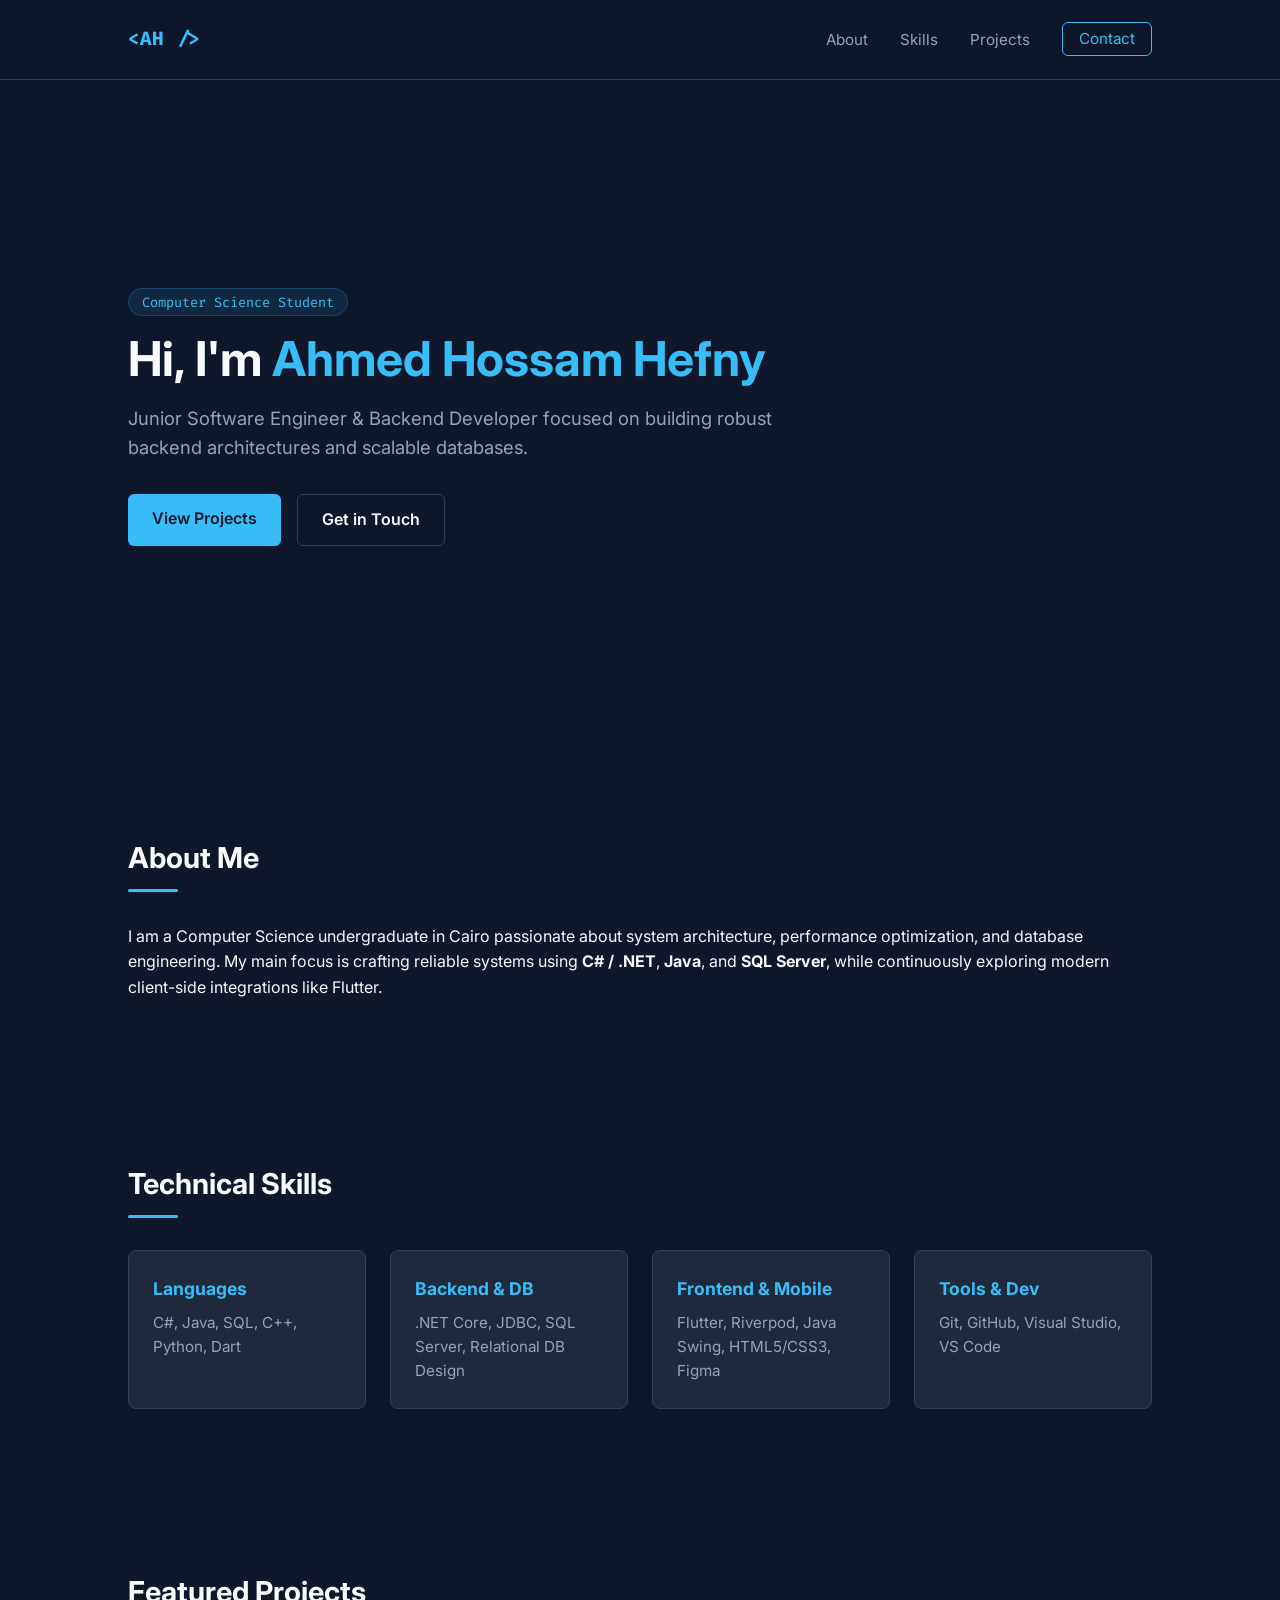
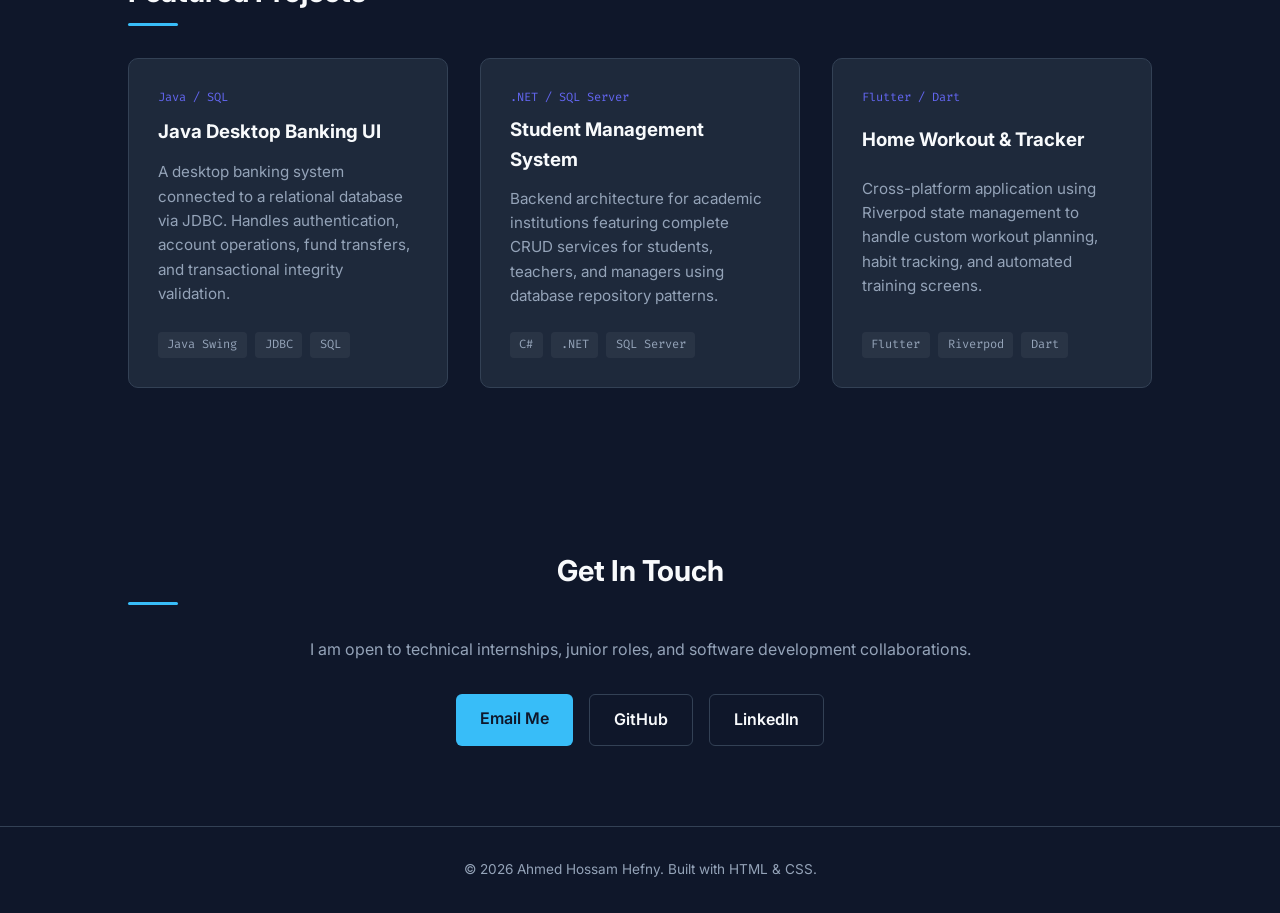
==== index.html @ 71861799 "Rename Portfolio index.HTML to index.html" ====
<!DOCTYPE html>
<html lang="en">
<head>
  <meta charset="UTF-8" />
  <meta name="viewport" content="width=device-width, initial-scale=1.0" />
  <title>Ahmed Hossam Hefny | Portfolio</title>
  <link rel="stylesheet" href="style.css" />
  <link rel="preconnect" href="https://fonts.googleapis.com">
  <link rel="preconnect" href="https://fonts.gstatic.com" crossorigin>
  <link href="https://fonts.googleapis.com/css2?family=Inter:wght@300;400;600;700&family=Fira+Code:wght@400;500&display=swap" rel="stylesheet">
</head>
<body>

  <!-- Navigation -->
  <nav class="navbar">
    <div class="logo">&lt;AH /&gt;</div>
    <ul class="nav-links">
      <li><a href="#about">About</a></li>
      <li><a href="#skills">Skills</a></li>
      <li><a href="#projects">Projects</a></li>
      <li><a href="#contact" class="btn-nav">Contact</a></li>
    </ul>
  </nav>

  <!-- Hero Section -->
  <header class="hero">
    <div class="hero-content">
      <span class="badge">Computer Science Student</span>
      <h1>Hi, I'm <span class="highlight">Ahmed Hossam Hefny</span></h1>
      <p class="subtitle">Junior Software Engineer & Backend Developer focused on building robust backend architectures and scalable databases.</p>
      <div class="hero-btns">
        <a href="#projects" class="btn btn-primary">View Projects</a>
        <a href="#contact" class="btn btn-secondary">Get in Touch</a>
      </div>
    </div>
  </header>

  <main>
    <!-- About Section -->
    <section id="about" class="section">
      <h2 class="section-title">About Me</h2>
      <p>
        I am a Computer Science undergraduate in Cairo passionate about system architecture, performance optimization, and database engineering. My main focus is crafting reliable systems using <strong>C# / .NET</strong>, <strong>Java</strong>, and <strong>SQL Server</strong>, while continuously exploring modern client-side integrations like Flutter.
      </p>
    </section>

    <!-- Skills Section -->
    <section id="skills" class="section">
      <h2 class="section-title">Technical Skills</h2>
      <div class="skills-grid">
        <div class="skill-card">
          <h3>Languages</h3>
          <p>C#, Java, SQL, C++, Python, Dart</p>
        </div>
        <div class="skill-card">
          <h3>Backend & DB</h3>
          <p>.NET Core, JDBC, SQL Server, Relational DB Design</p>
        </div>
        <div class="skill-card">
          <h3>Frontend & Mobile</h3>
          <p>Flutter, Riverpod, Java Swing, HTML5/CSS3, Figma</p>
        </div>
        <div class="skill-card">
          <h3>Tools & Dev</h3>
          <p>Git, GitHub, Visual Studio, VS Code</p>
        </div>
      </div>
    </section>

    <!-- Projects Section -->
    <section id="projects" class="section">
      <h2 class="section-title">Featured Projects</h2>
      <div class="projects-grid">

        <div class="project-card">
          <div class="project-tag">Java / SQL</div>
          <h3>Java Desktop Banking UI</h3>
          <p>A desktop banking system connected to a relational database via JDBC. Handles authentication, account operations, fund transfers, and transactional integrity validation.</p>
          <div class="tech-stack">
            <span>Java Swing</span>
            <span>JDBC</span>
            <span>SQL</span>
          </div>
        </div>

        <div class="project-card">
          <div class="project-tag">.NET / SQL Server</div>
          <h3>Student Management System</h3>
          <p>Backend architecture for academic institutions featuring complete CRUD services for students, teachers, and managers using database repository patterns.</p>
          <div class="tech-stack">
            <span>C#</span>
            <span>.NET</span>
            <span>SQL Server</span>
          </div>
        </div>

        <div class="project-card">
          <div class="project-tag">Flutter / Dart</div>
          <h3>Home Workout & Tracker</h3>
          <p>Cross-platform application using Riverpod state management to handle custom workout planning, habit tracking, and automated training screens.</p>
          <div class="tech-stack">
            <span>Flutter</span>
            <span>Riverpod</span>
            <span>Dart</span>
          </div>
        </div>

      </div>
    </section>

    <!-- Contact Section -->
    <section id="contact" class="section contact-section">
      <h2 class="section-title">Get In Touch</h2>
      <p>I am open to technical internships, junior roles, and software development collaborations.</p>
      <div class="contact-links">
        <a href="mailto:your.email@example.com" class="btn btn-primary">Email Me</a>
        <a href="https://github.com" target="_blank" class="btn btn-secondary">GitHub</a>
        <a href="https://linkedin.com" target="_blank" class="btn btn-secondary">LinkedIn</a>
      </div>
    </section>
  </main>

  <footer>
    <p>&copy; 2026 Ahmed Hossam Hefny. Built with HTML & CSS.</p>
  </footer>

</body>
</html>
---- style.css ----
/* Core Variables */
:root {
  --bg-color: #0f172a;
  --card-bg: #1e293b;
  --text-main: #f8fafc;
  --text-muted: #94a3b8;
  --primary: #38bdf8;
  --primary-hover: #0284c7;
  --accent: #6366f1;
  --border: #334155;
  --font-sans: 'Inter', sans-serif;
  --font-code: 'Fira Code', monospace;
}

/* Reset & Base Styles */
* {
  margin: 0;
  padding: 0;
  box-sizing: border-box;
}

html {
  scroll-behavior: smooth;
}

body {
  background-color: var(--bg-color);
  color: var(--text-main);
  font-family: var(--font-sans);
  line-height: 1.6;
}

/* Navigation */
.navbar {
  display: flex;
  justify-content: space-between;
  align-items: center;
  padding: 1.5rem 10%;
  background: rgba(15, 23, 42, 0.9);
  backdrop-filter: blur(10px);
  position: sticky;
  top: 0;
  z-index: 100;
  border-bottom: 1px solid var(--border);
}

.logo {
  font-family: var(--font-code);
  font-weight: 700;
  font-size: 1.2rem;
  color: var(--primary);
}

.nav-links {
  display: flex;
  list-style: none;
  gap: 2rem;
  align-items: center;
}

.nav-links a {
  color: var(--text-muted);
  text-decoration: none;
  font-size: 0.95rem;
  transition: color 0.2s;
}

.nav-links a:hover {
  color: var(--primary);
}

.btn-nav {
  border: 1px solid var(--primary);
  padding: 0.4rem 1rem;
  border-radius: 6px;
  color: var(--primary) !important;
}

.btn-nav:hover {
  background: rgba(56, 189, 248, 0.1);
}

/* Hero Section */
.hero {
  min-height: 75vh;
  display: flex;
  align-items: center;
  padding: 0 10%;
}

.hero-content {
  max-width: 700px;
}

.badge {
  font-family: var(--font-code);
  font-size: 0.85rem;
  color: var(--primary);
  background: rgba(56, 189, 248, 0.1);
  padding: 0.3rem 0.8rem;
  border-radius: 20px;
  border: 1px solid rgba(56, 189, 248, 0.2);
}

.hero h1 {
  font-size: 3rem;
  margin: 1rem 0;
  line-height: 1.2;
}

.highlight {
  color: var(--primary);
}

.subtitle {
  font-size: 1.15rem;
  color: var(--text-muted);
  margin-bottom: 2rem;
}

.hero-btns {
  display: flex;
  gap: 1rem;
}

/* Buttons */
.btn {
  display: inline-block;
  padding: 0.75rem 1.5rem;
  border-radius: 6px;
  text-decoration: none;
  font-weight: 600;
  transition: all 0.2s;
}

.btn-primary {
  background: var(--primary);
  color: #0f172a;
}

.btn-primary:hover {
  background: var(--primary-hover);
  color: #fff;
}

.btn-secondary {
  border: 1px solid var(--border);
  color: var(--text-main);
}

.btn-secondary:hover {
  background: var(--card-bg);
}

/* Layout Sections */
.section {
  padding: 5rem 10%;
}

.section-title {
  font-size: 1.8rem;
  margin-bottom: 2rem;
  position: relative;
}

.section-title::after {
  content: '';
  display: block;
  width: 50px;
  height: 3px;
  background: var(--primary);
  margin-top: 0.5rem;
  border-radius: 2px;
}

/* Skills */
.skills-grid {
  display: grid;
  grid-template-columns: repeat(auto-fit, minmax(220px, 1fr));
  gap: 1.5rem;
}

.skill-card {
  background: var(--card-bg);
  padding: 1.5rem;
  border-radius: 8px;
  border: 1px solid var(--border);
}

.skill-card h3 {
  font-size: 1.1rem;
  color: var(--primary);
  margin-bottom: 0.5rem;
}

.skill-card p {
  color: var(--text-muted);
  font-size: 0.95rem;
}

/* Projects */
.projects-grid {
  display: grid;
  grid-template-columns: repeat(auto-fit, minmax(300px, 1fr));
  gap: 2rem;
}

.project-card {
  background: var(--card-bg);
  padding: 1.8rem;
  border-radius: 10px;
  border: 1px solid var(--border);
  display: flex;
  flex-direction: column;
  justify-content: space-between;
  transition: transform 0.2s, border-color 0.2s;
}

.project-card:hover {
  transform: translateY(-5px);
  border-color: var(--primary);
}

.project-tag {
  font-family: var(--font-code);
  font-size: 0.75rem;
  color: var(--accent);
  margin-bottom: 0.5rem;
}

.project-card h3 {
  margin-bottom: 0.75rem;
}

.project-card p {
  color: var(--text-muted);
  font-size: 0.95rem;
  margin-bottom: 1.5rem;
}

.tech-stack {
  display: flex;
  gap: 0.5rem;
  flex-wrap: wrap;
}

.tech-stack span {
  font-family: var(--font-code);
  font-size: 0.75rem;
  background: rgba(255, 255, 255, 0.05);
  padding: 0.2rem 0.6rem;
  border-radius: 4px;
  color: var(--text-muted);
}

/* Contact & Footer */
.contact-section {
  text-align: center;
}

.contact-section p {
  color: var(--text-muted);
  margin-bottom: 2rem;
}

.contact-links {
  display: flex;
  justify-content: center;
  gap: 1rem;
}

footer {
  text-align: center;
  padding: 2rem;
  border-top: 1px solid var(--border);
  color: var(--text-muted);
  font-size: 0.85rem;
}

/* Responsive */
@media (max-width: 768px) {
  .navbar { padding: 1rem 5%; }
  .section { padding: 3rem 5%; }
  .hero { padding: 0 5%; }
  .hero h1 { font-size: 2.2rem; }
  .nav-links { gap: 1rem; }
}
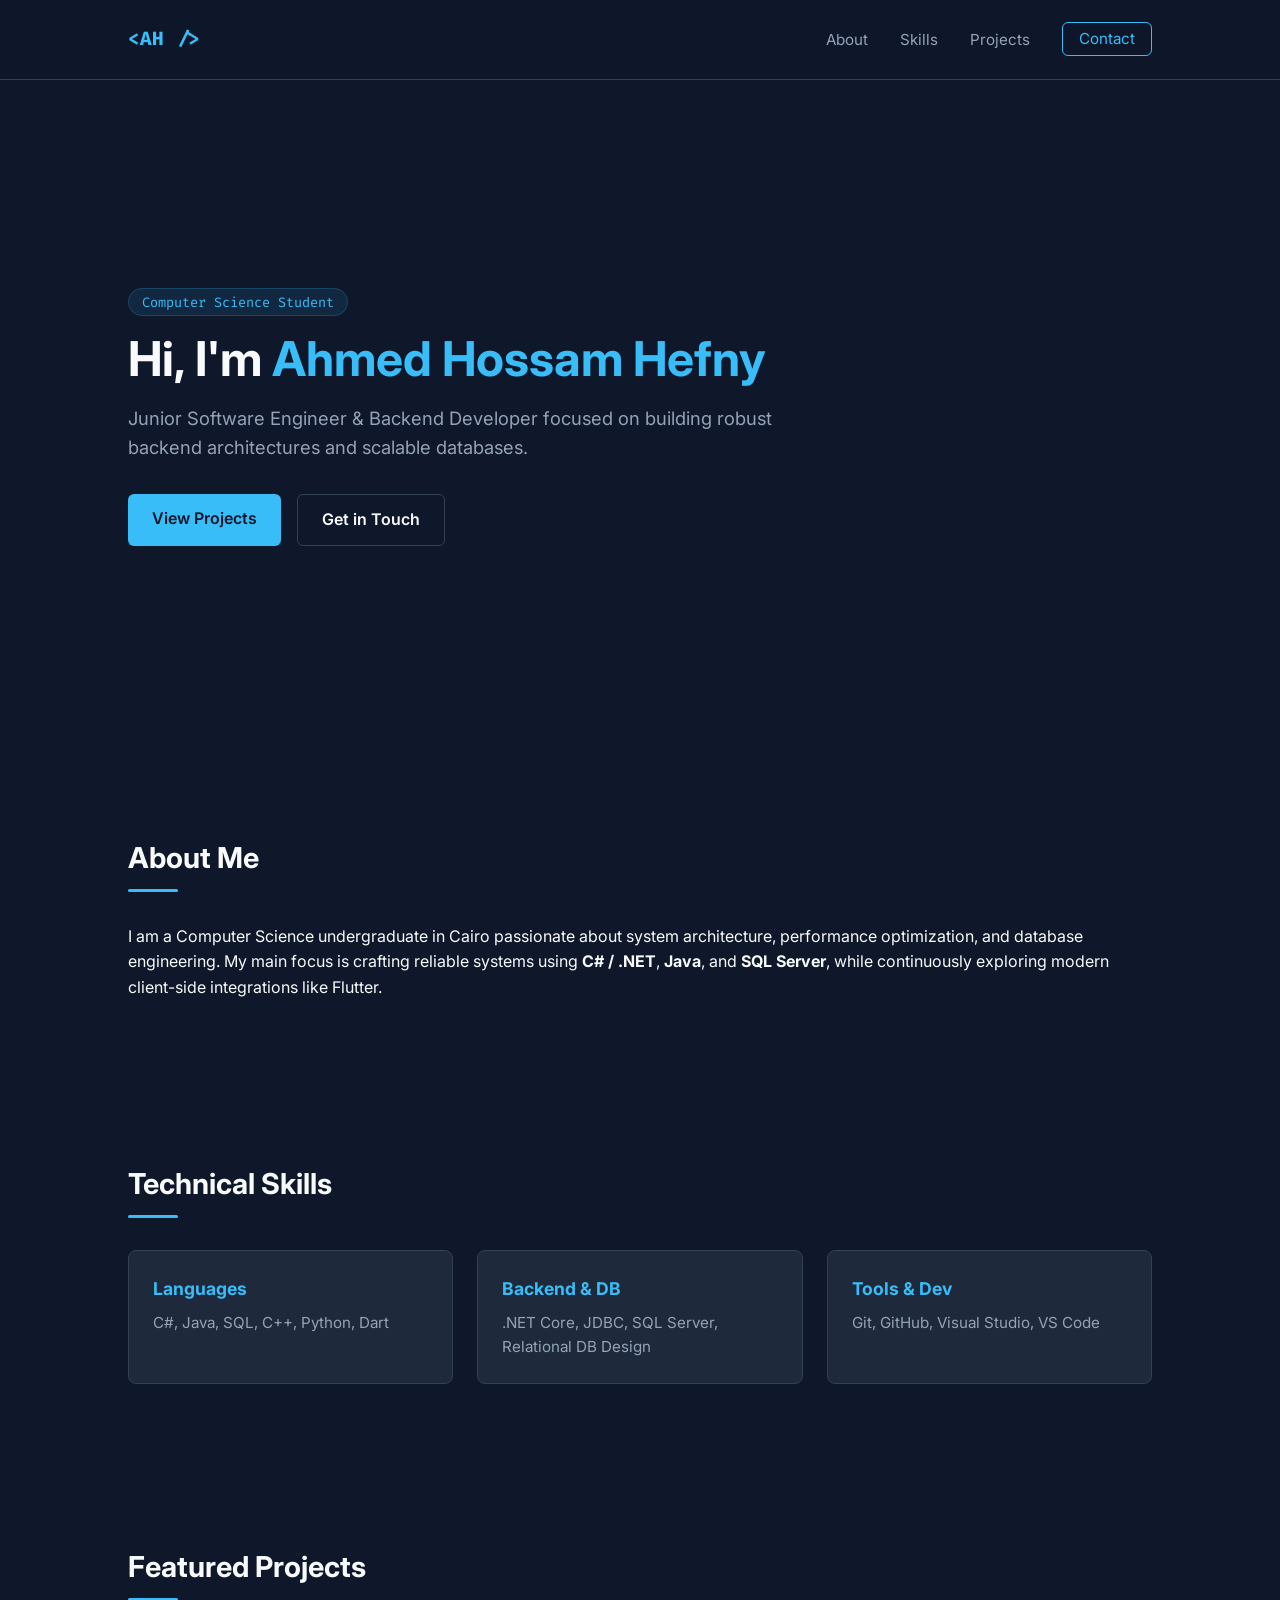
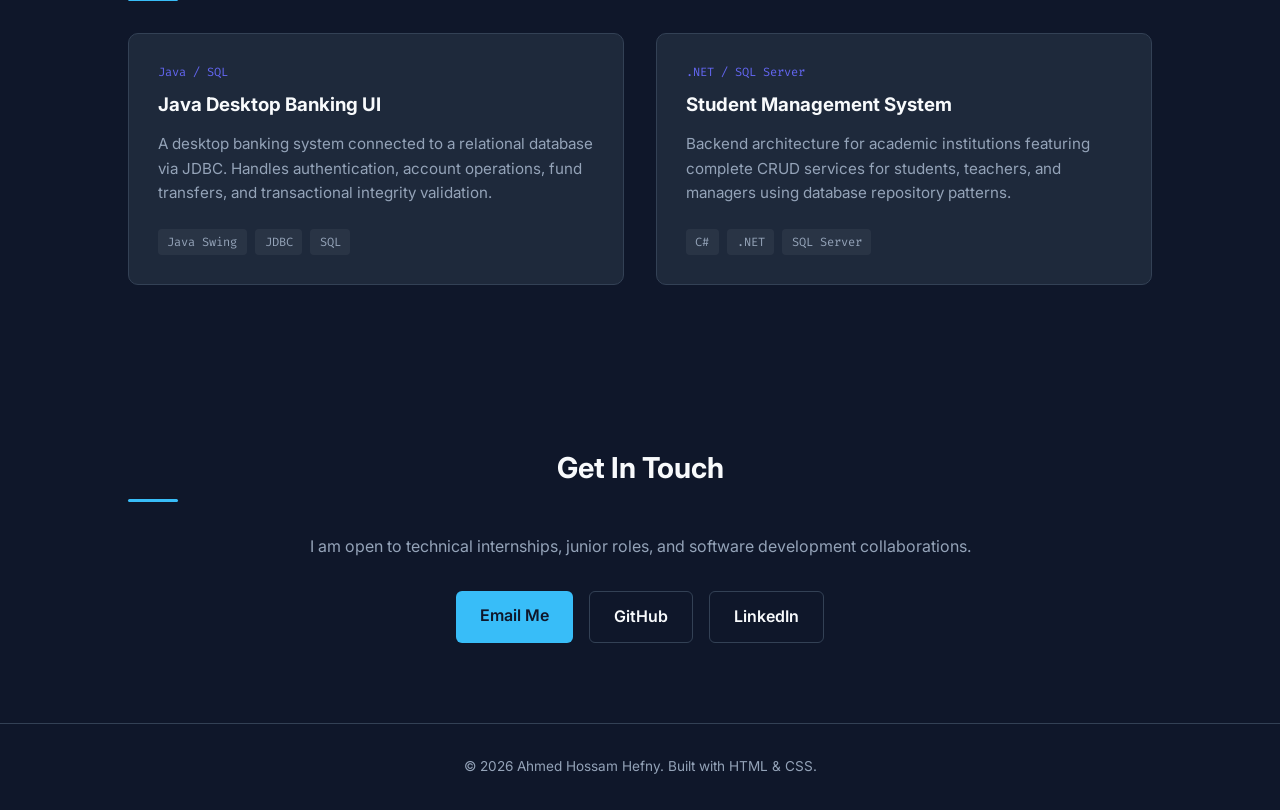
==== commit 90846ad7: "update contact information" ====
--- a/index.html
+++ b/index.html
@@ -57,10 +57,6 @@
           <p>.NET Core, JDBC, SQL Server, Relational DB Design</p>
         </div>
         <div class="skill-card">
-          <h3>Frontend & Mobile</h3>
-          <p>Flutter, Riverpod, Java Swing, HTML5/CSS3, Figma</p>
-        </div>
-        <div class="skill-card">
           <h3>Tools & Dev</h3>
           <p>Git, GitHub, Visual Studio, VS Code</p>
         </div>
@@ -94,17 +90,6 @@
           </div>
         </div>
 
-        <div class="project-card">
-          <div class="project-tag">Flutter / Dart</div>
-          <h3>Home Workout & Tracker</h3>
-          <p>Cross-platform application using Riverpod state management to handle custom workout planning, habit tracking, and automated training screens.</p>
-          <div class="tech-stack">
-            <span>Flutter</span>
-            <span>Riverpod</span>
-            <span>Dart</span>
-          </div>
-        </div>
-
       </div>
     </section>
 
@@ -113,9 +98,9 @@
       <h2 class="section-title">Get In Touch</h2>
       <p>I am open to technical internships, junior roles, and software development collaborations.</p>
       <div class="contact-links">
-        <a href="mailto:your.email@example.com" class="btn btn-primary">Email Me</a>
-        <a href="https://github.com" target="_blank" class="btn btn-secondary">GitHub</a>
-        <a href="https://linkedin.com" target="_blank" class="btn btn-secondary">LinkedIn</a>
+        <a href="mailto:ahmedhbackup@gmail.com" class="btn btn-primary">Email Me</a>
+        <a href="https://github.com/ahmedh-afk" target="_blank" class="btn btn-secondary">GitHub</a>
+        <a href="https://www.linkedin.com/in/ahmed-hossam-cs/" target="_blank" class="btn btn-secondary">LinkedIn</a>
       </div>
     </section>
   </main>
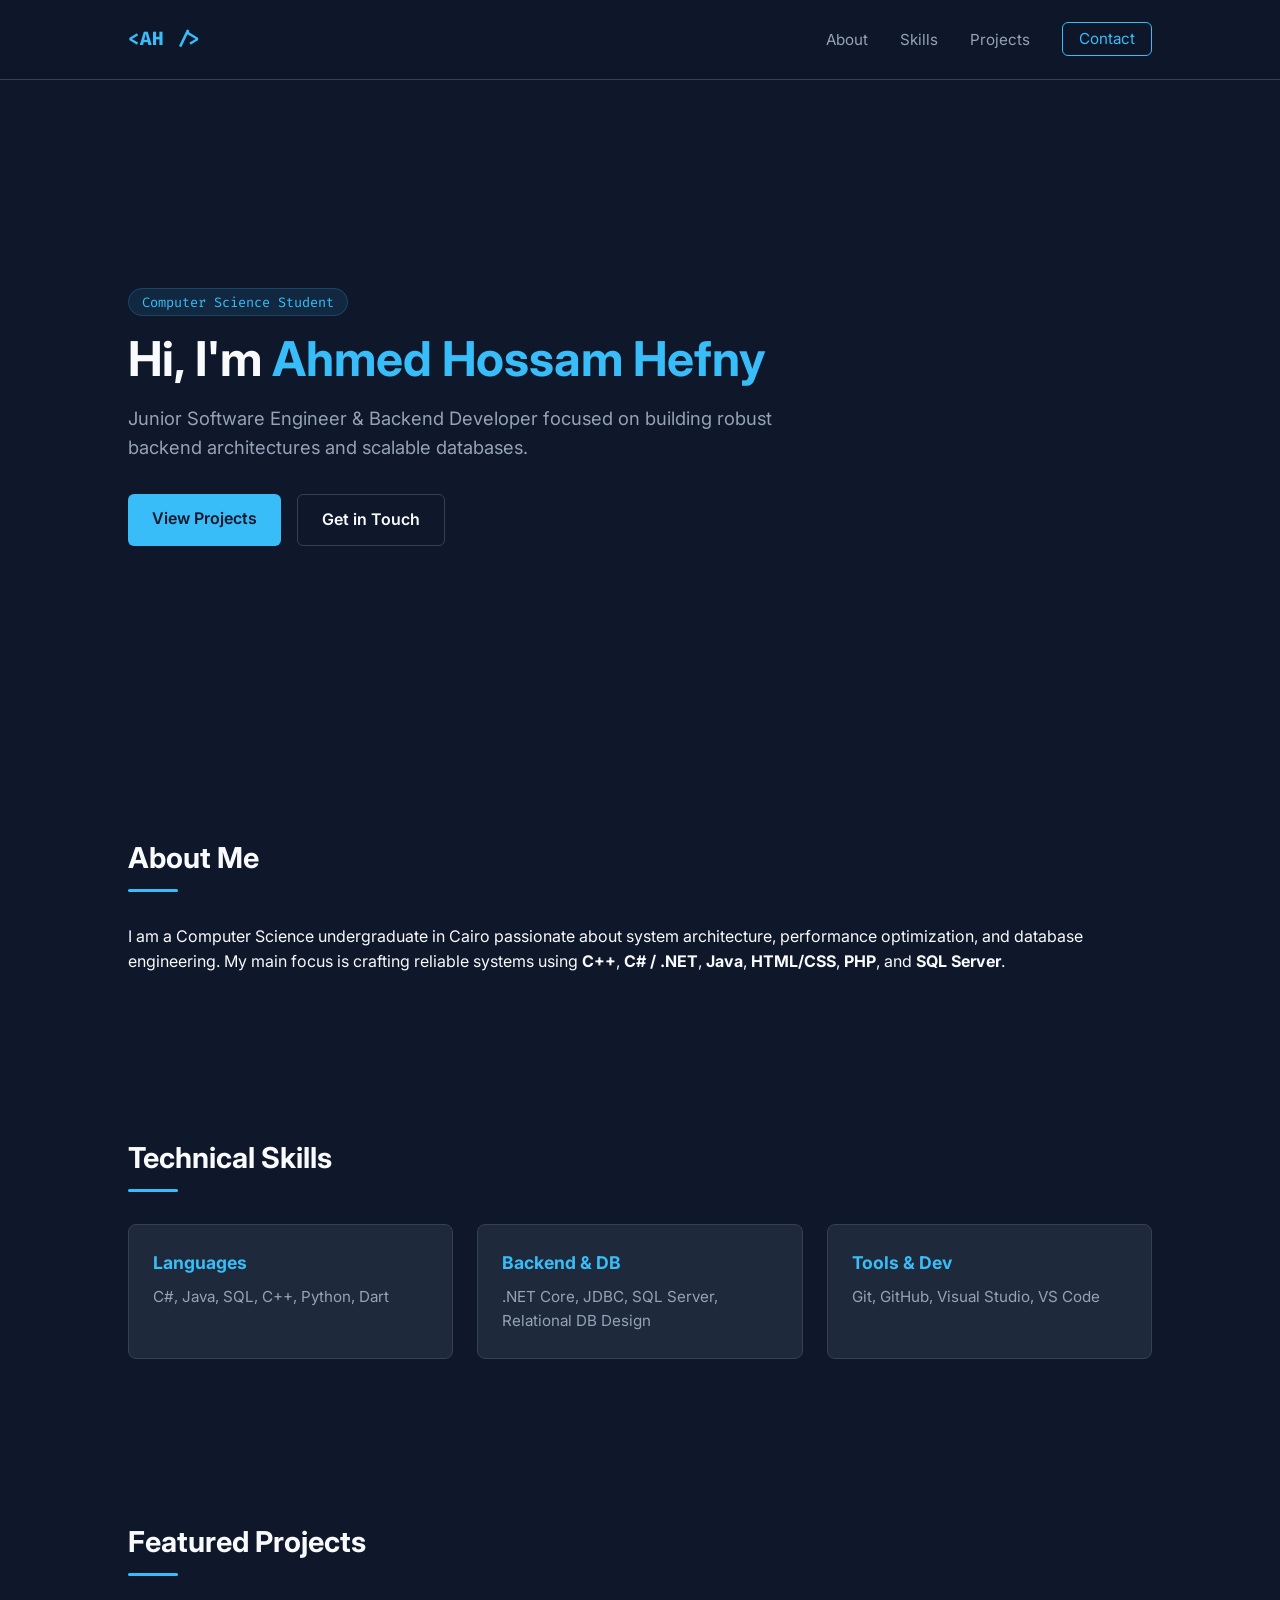
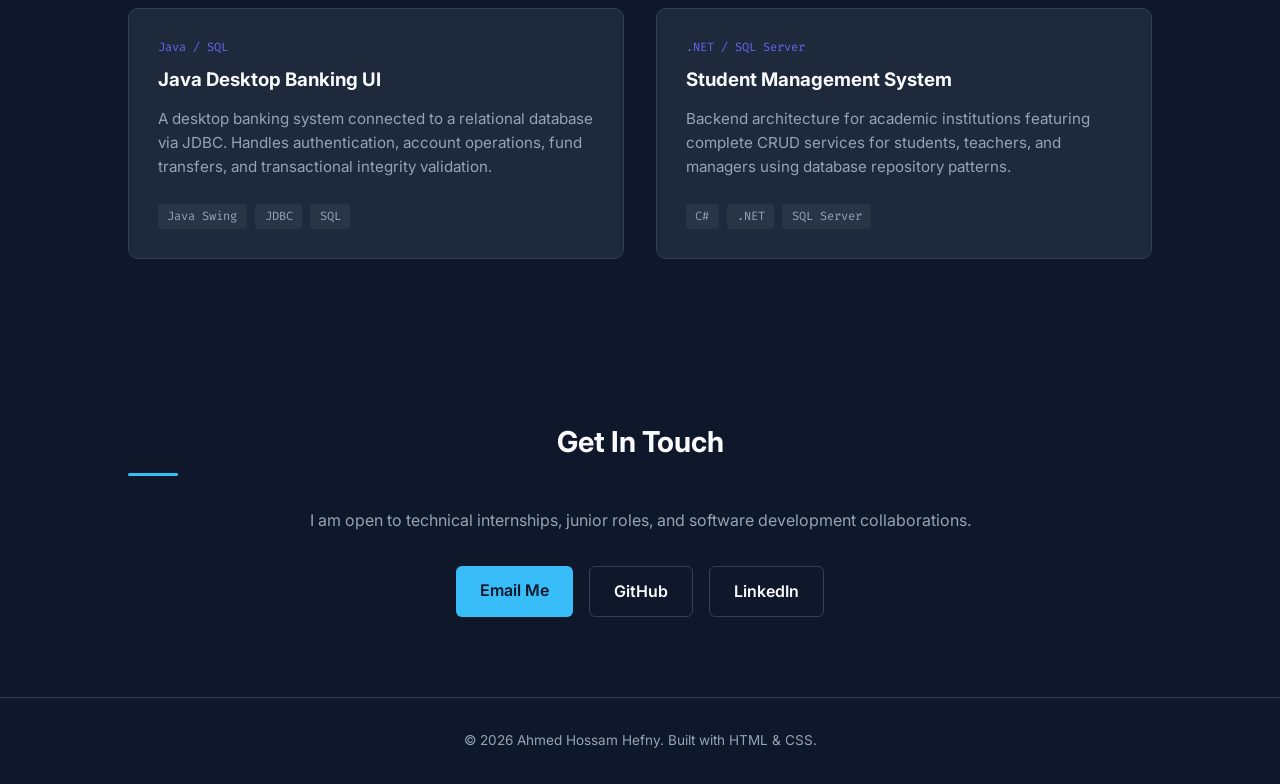
==== commit 00bcb4e3: "Update skills and technologies in About section" ====
--- a/index.html
+++ b/index.html
@@ -40,7 +40,8 @@
     <section id="about" class="section">
       <h2 class="section-title">About Me</h2>
       <p>
-        I am a Computer Science undergraduate in Cairo passionate about system architecture, performance optimization, and database engineering. My main focus is crafting reliable systems using <strong>C# / .NET</strong>, <strong>Java</strong>, and <strong>SQL Server</strong>, while continuously exploring modern client-side integrations like Flutter.
+        I am a Computer Science undergraduate in Cairo passionate about system architecture, performance optimization, and database engineering.
+        My main focus is crafting reliable systems using <strong>C++</strong>, <strong>C# / .NET</strong>, <strong>Java</strong>, <strong>HTML/CSS</strong>, <strong>PHP</strong>, and <strong>SQL Server</strong>.
       </p>
     </section>
 
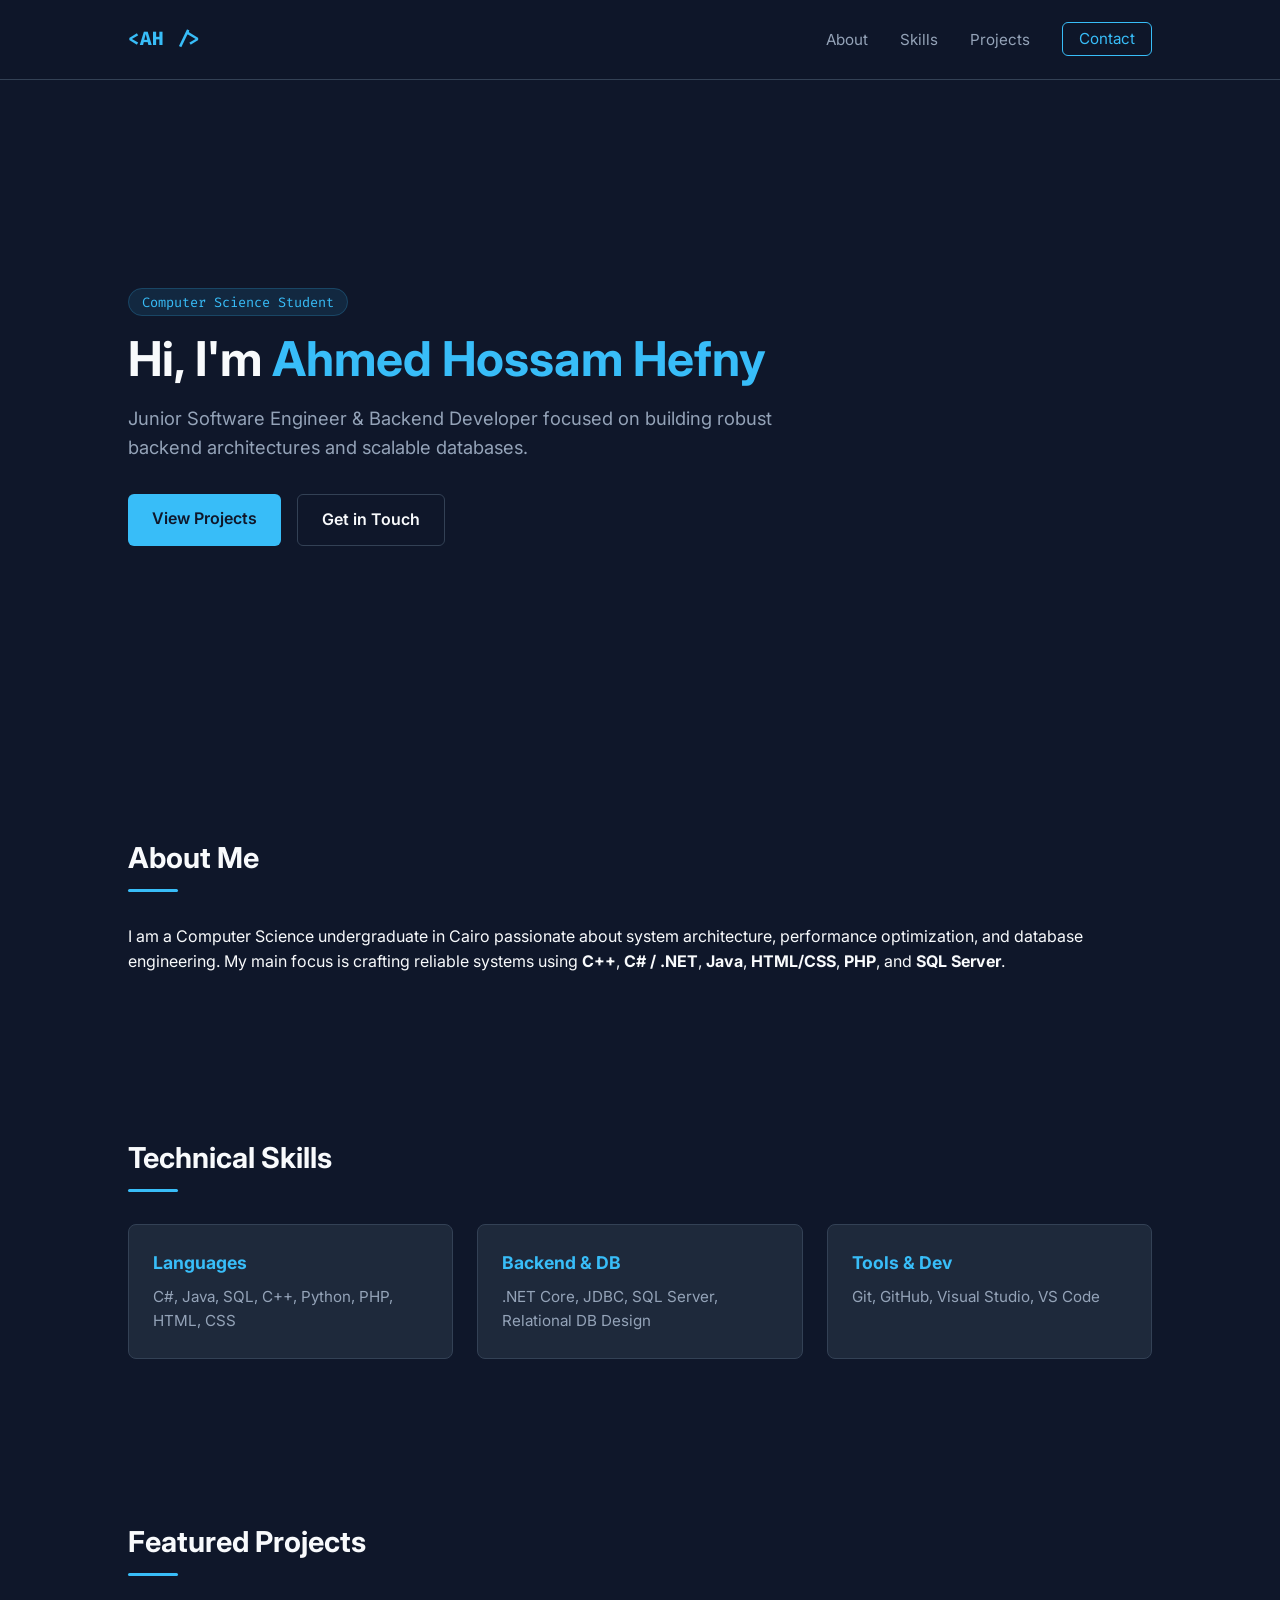
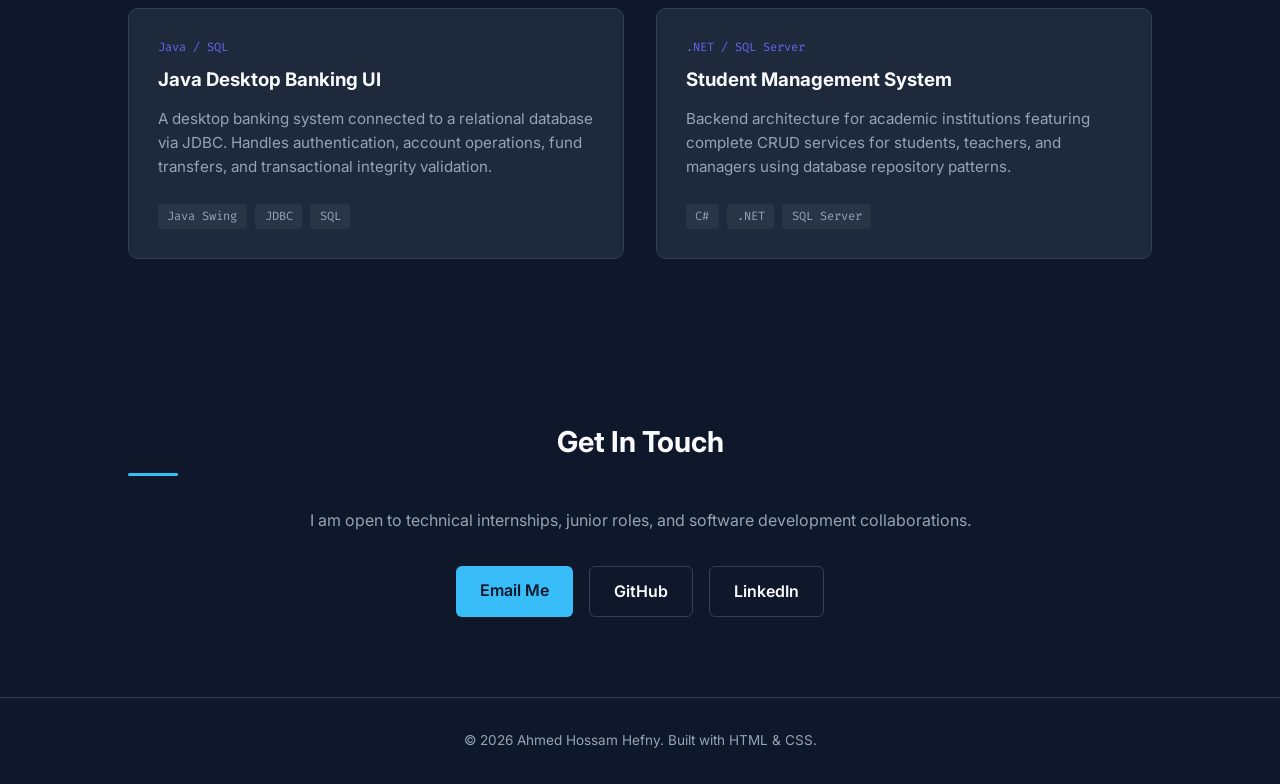
==== commit b1a0d2ec: "Add PHP and HTML to technical skills list" ====
--- a/index.html
+++ b/index.html
@@ -51,7 +51,7 @@
       <div class="skills-grid">
         <div class="skill-card">
           <h3>Languages</h3>
-          <p>C#, Java, SQL, C++, Python, Dart</p>
+          <p>C#, Java, SQL, C++, Python, PHP, HTML, CSS</p>
         </div>
         <div class="skill-card">
           <h3>Backend & DB</h3>
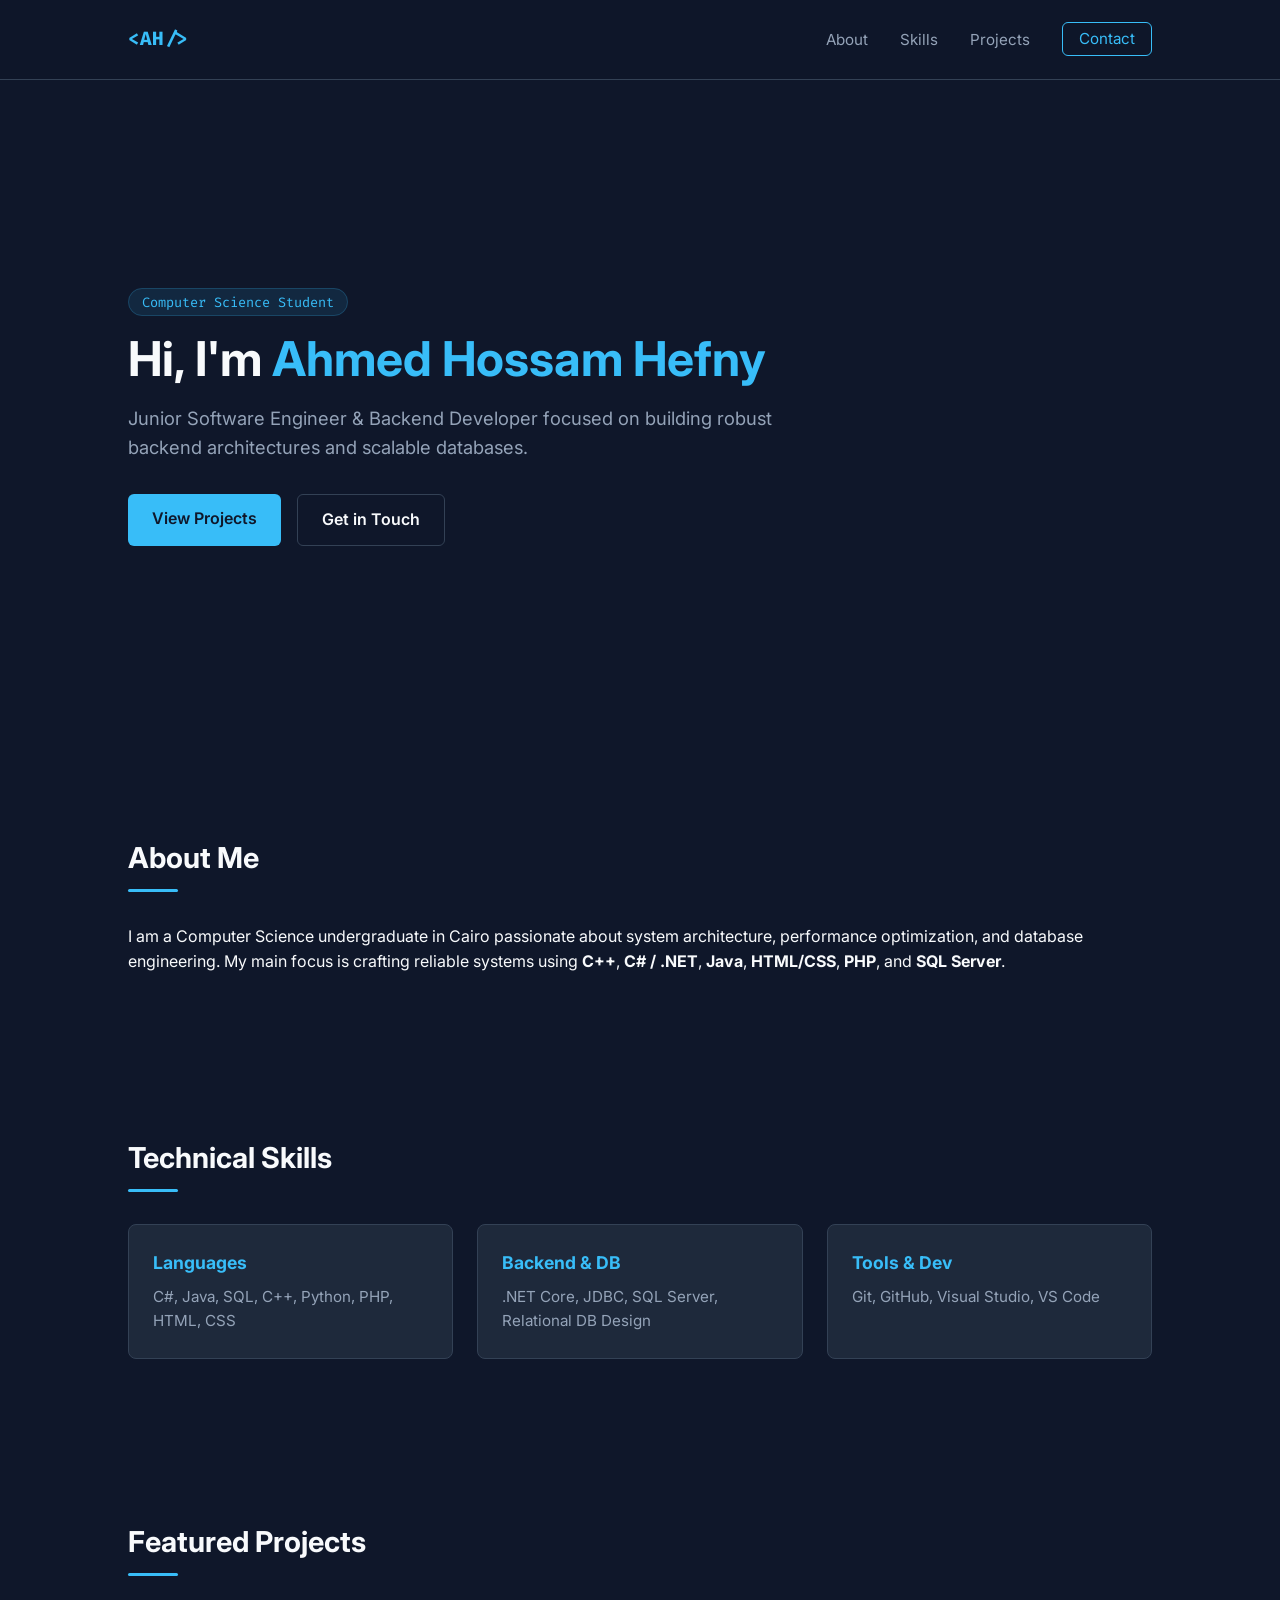
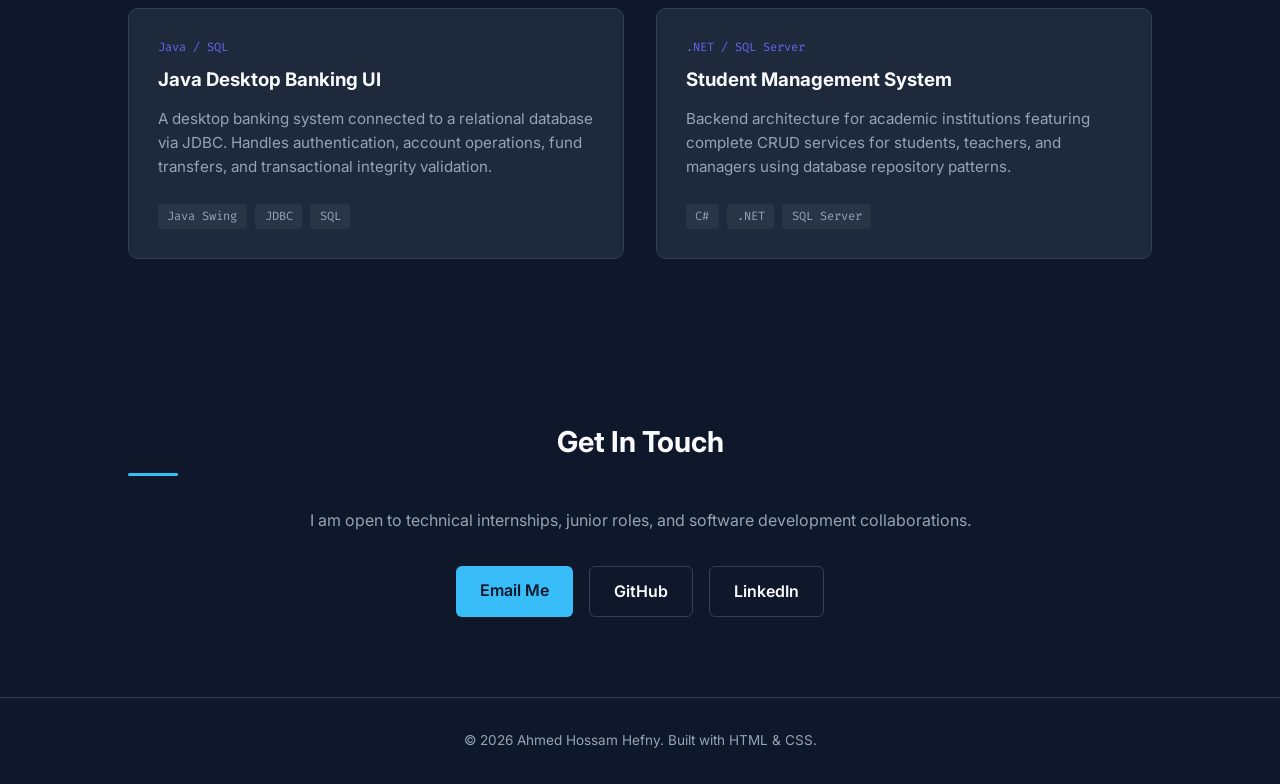
==== commit 8edf375e: "Fix HTML entity for logo tag in navigation" ====
--- a/index.html
+++ b/index.html
@@ -13,7 +13,7 @@
 
   <!-- Navigation -->
   <nav class="navbar">
-    <div class="logo">&lt;AH /&gt;</div>
+    <div class="logo">&lt;AH/&gt;</div>
     <ul class="nav-links">
       <li><a href="#about">About</a></li>
       <li><a href="#skills">Skills</a></li>
